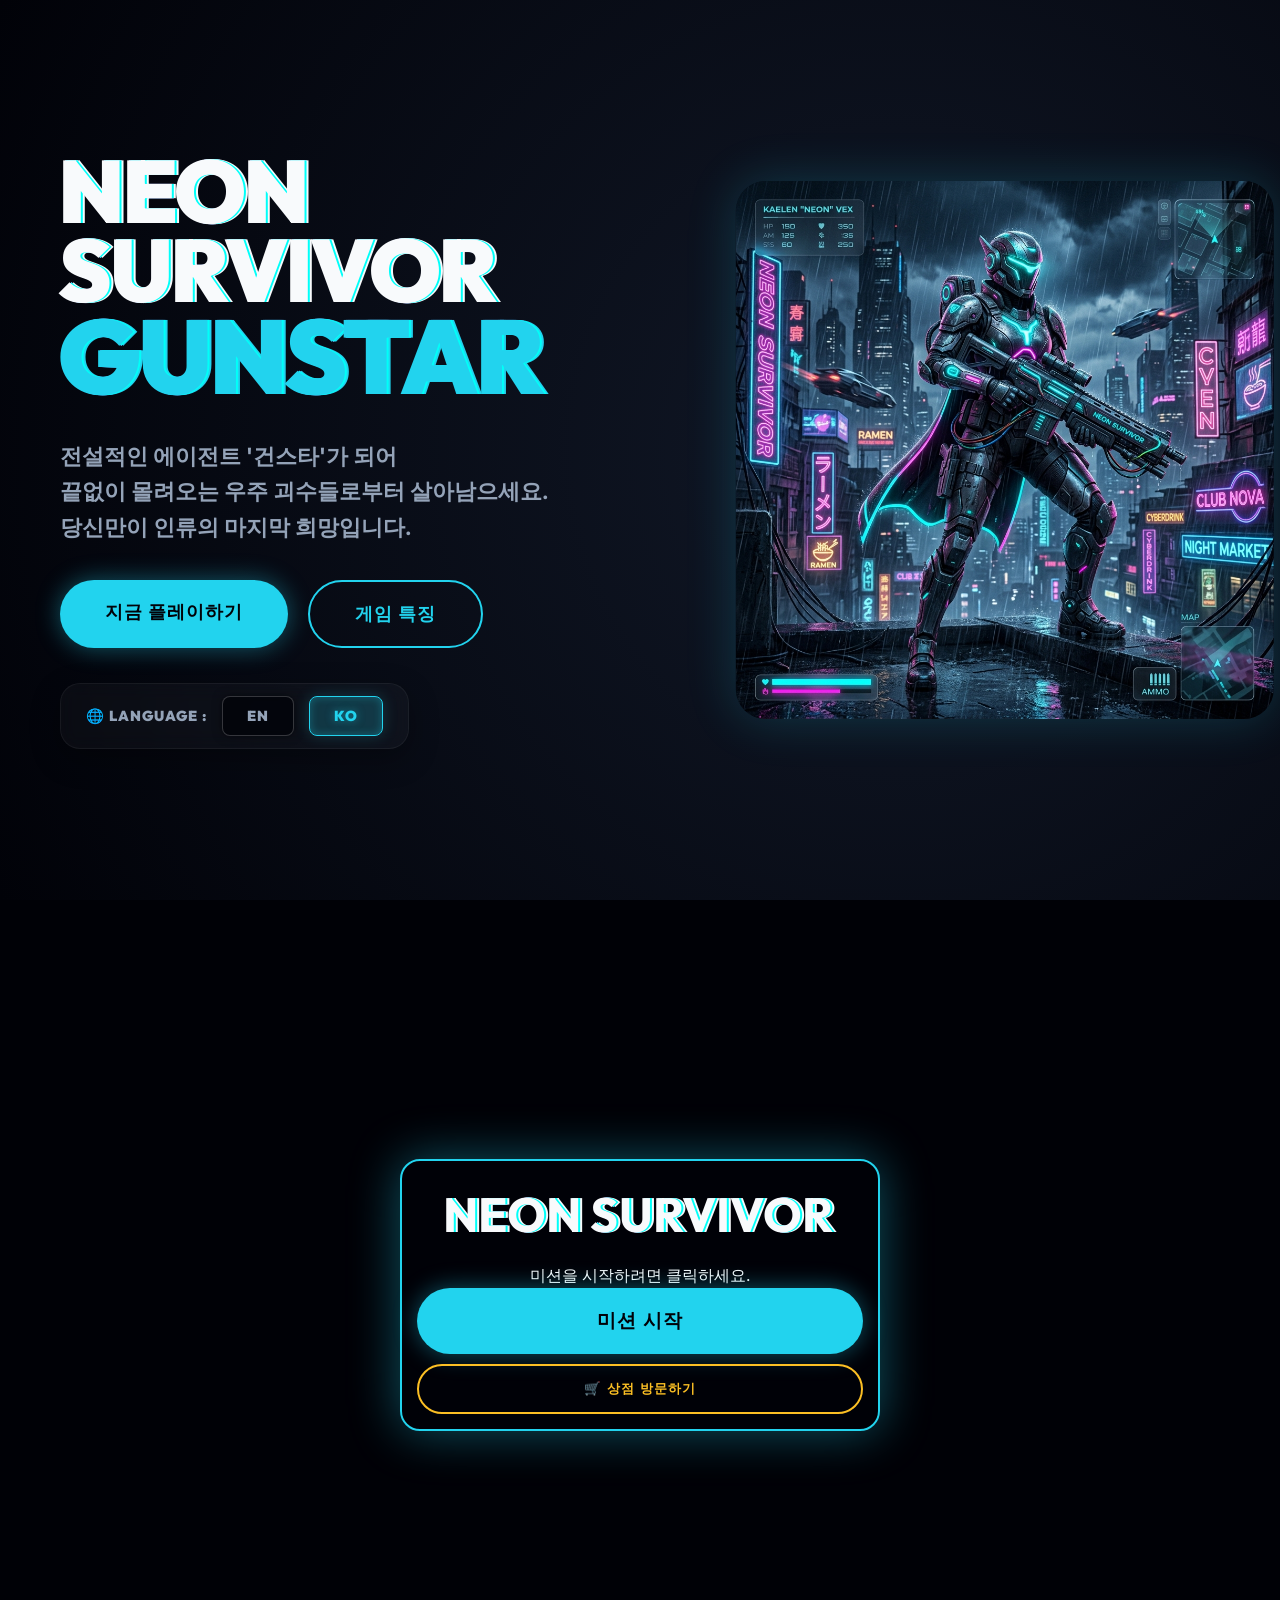
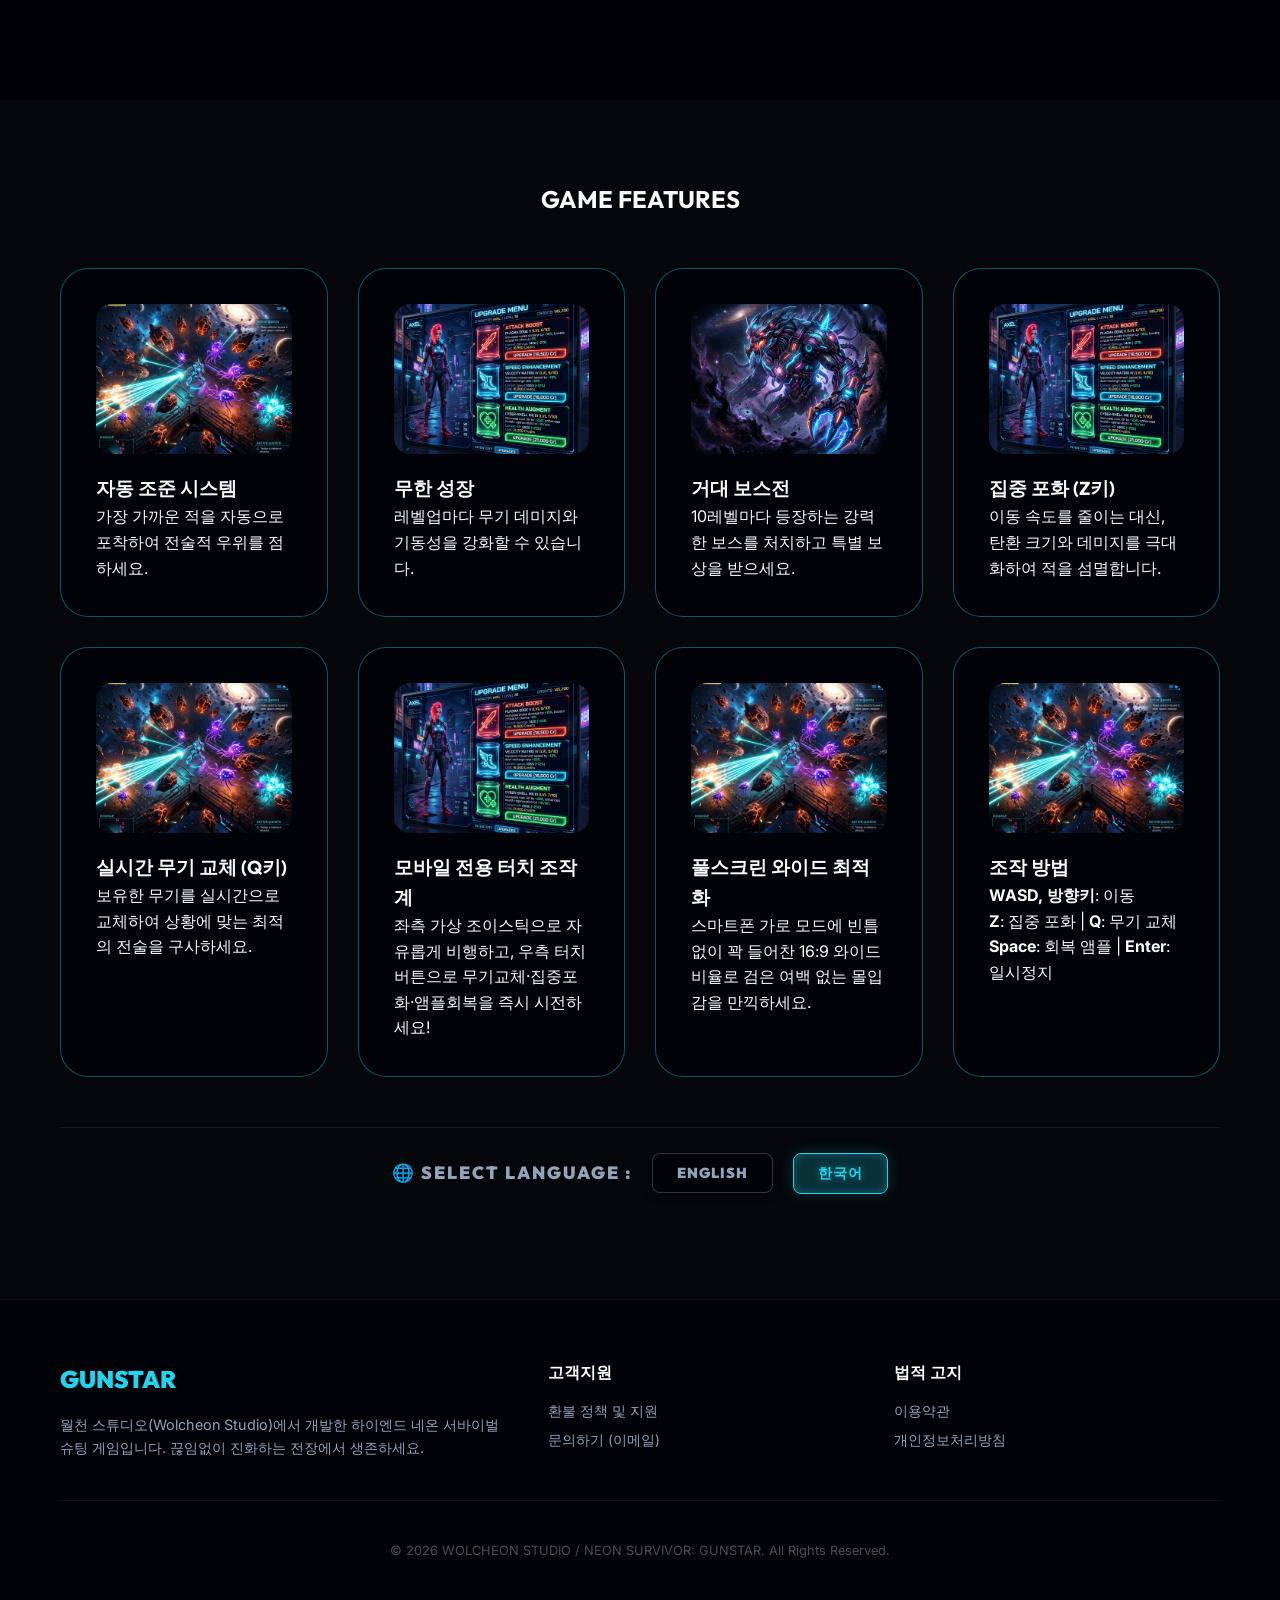
==== boss_test.html @ 2159e24d "Initial commit of Neon Survivor" ====
<!DOCTYPE html>
<html lang="ko">
<head>
  <script>
    // 카카오톡 외부 브라우저(크롬/사파리) 자동 아웃링크 강제 이동 및 전용 안내 레이어 활성화
    (function() {
      var ua = navigator.userAgent.toLowerCase();
      if (ua.indexOf('kakaotalk') > -1) {
        document.addEventListener("DOMContentLoaded", function() {
          var warningEl = document.getElementById('kakaotalk-warning');
          if (warningEl) warningEl.style.display = 'flex';
          
          var outlinkUrl = 'kakaotalk://web/openExternalApp?url=' + encodeURIComponent(window.location.href);
          
          // Auto redirect after 800ms delay to allow DOM to render and prevent browser freeze
          setTimeout(function() {
            location.href = outlinkUrl;
          }, 800);
          
          var btn = document.getElementById('btn-kakao-outlink');
          if (btn) {
            btn.onclick = function() {
              location.href = outlinkUrl;
            };
          }
        });
      }
    })();
  </script>
  <meta charset="UTF-8">
  <meta name="viewport" content="width=device-width, initial-scale=1.0">
  <title>NEON SURVIVOR: GUNSTAR - Play Free Online HTML5 Game</title>
  <meta name="description" content="3초 무설치 즉시 실행! 전 세계 유저와 랭킹을 겨루는 초광속 네온 사이파이 생존 슈팅 웹게임. Play Neon Survivor: Gunstar, the ultimate neon cyberpunk survival shooter directly in your browser. Free online HTML5 game.">
  <meta name="keywords" content="네온 서바이버, Neon Survivor, 건스타, Gunstar, 무료 웹게임, 탕탕특공대 웹버전, 뱀파이어 서바이벌 웹, HTML5 RPG, 3초 웹게임, 무료 오락실 게임, Cyberpunk Web Game, Free Online HTML5 Game, Play Free Shooter, Mobile Friendly Web Game">
  <meta name="robots" content="index, follow">
  <!-- Open Graph / Facebook -->
  <meta property="og:type" content="website">
  <meta property="og:title" content="NEON SURVIVOR: GUNSTAR (네온 서바이버: 건스타)">
  <meta property="og:description" content="3초 무설치 즉시 실행! 전 세계 유저와 실시간 랭킹을 겨루는 초광속 네온 사이파이 생존 슈팅 웹게임. 플레이하고 글로벌 결제/광고 리워드를 잠금해제해 보세요!">
  <meta property="og:image" content="https://raw.githubusercontent.com/wolcheon/webcheon/main/assets/og_image.png">
  <!-- Twitter -->
  <meta property="twitter:card" content="summary_large_image">
  <meta property="twitter:title" content="NEON SURVIVOR: GUNSTAR">
  <meta property="twitter:description" content="Ultimate Neon Sci-Fi Survival Shooter. Play free directly in your browser.">
  <meta property="twitter:image" content="https://raw.githubusercontent.com/wolcheon/webcheon/main/assets/og_image.png">
  <link rel="preconnect" href="https://fonts.googleapis.com">
  <link rel="preconnect" href="https://fonts.gstatic.com" crossorigin>
  <link href="https://fonts.googleapis.com/css2?family=Inter:wght@400;700;900&family=Outfit:wght@400;700;900&display=swap" rel="stylesheet">
  <link rel="stylesheet" href="style.css?v=20260517_3">
</head>
<body>

  <!-- KakaoTalk Outlink Warning Overlay -->
  <div id="kakaotalk-warning" style="display:none; position:fixed; top:0; left:0; width:100vw; height:100vh; background:#010208; z-index:999999; flex-direction:column; align-items:center; justify-content:center; padding:20px; text-align:center;">
    <div style="font-size:3rem; margin-bottom:20px; animation: float 3s ease-in-out infinite;">🚀</div>
    <h2 style="color:var(--accent-cyan); font-weight:900; margin-bottom:15px; font-family:'Outfit', sans-serif;">NEON SURVIVOR: GUNSTAR</h2>
    <p style="color:var(--text-secondary); max-width:400px; line-height:1.6; margin-bottom:30px; font-size:1.05rem;">
      카카오톡 웹뷰에서는 게임이 원활하지 않을 수 있습니다.<br>
      가장 쾌적하고 부드러운 플레이를 위해<br><strong>크롬(Chrome) 또는 사파리(Safari)</strong> 브라우저로 이동합니다.
    </p>
    <button id="btn-kakao-outlink" class="btn btn-primary" style="padding:15px 40px; font-size:1.1rem; box-shadow:0 0 30px var(--accent-cyan);">
      외부 브라우저로 실행하기 (PLAY NOW)
    </button>
    <p style="font-size:0.8rem; color:var(--text-secondary); margin-top:20px; opacity:0.6;">
      * 이동이 안 될 경우, 우측 하단 <b>더보기(점 3개)</b> ➡️ <b>다른 브라우저로 열기</b>를 선택해 주세요.
    </p>
  </div>

  <!-- Landscape Orientation Warning Overlay -->
  <div id="orientation-warning">
    <div class="warning-content">
      <div class="warning-icon">🔄</div>
      <div class="warning-title" data-i18n="rotate_screen_title">가로 모드 전용 게임</div>
      <div class="warning-desc" data-i18n="rotate_screen_desc">더 나은 몰입감을 위해 스마트폰을 <strong>가로(Landscape)</strong>로 회전해주세요!</div>
    </div>
  </div>

  <!-- Mobile Floating Sound / Speaker Button -->
  <button id="mobile-sound-btn" class="icon-btn">🔊</button>

  <section id="hero" style="height: 100vh; display: flex; align-items: center; background: radial-gradient(circle at 70% 50%, #111827 0%, #010208 100%); overflow: hidden;">
    <div class="container hero-content" style="display: grid; grid-template-columns: 1.2fr 0.8fr; gap: 40px; align-items: center; width: 100%;">
      <div class="hero-text" style="text-align: left;">
        <h1 class="glitch" data-text="NEON SURVIVOR" style="font-size: 5.5rem; line-height: 0.9; margin-bottom: 0;">NEON SURVIVOR</h1>
        <h1 class="glitch" data-text="GUNSTAR" style="font-size: 6.5rem; line-height: 0.9; color: var(--accent-cyan); margin-top: 0;">GUNSTAR</h1>
        <p class="hero-sub" data-i18n="hero_sub" style="font-size: 1.4rem; color: var(--text-secondary); margin: 35px 0; line-height: 1.6; font-weight: 700;">
          전설적인 에이전트 '건스타'가 되어<br>
          끝없이 몰려오는 우주 괴수들로부터 살아남으세요.<br>
          당신만이 인류의 마지막 희망입니다.
        </p>
        <div class="btn-group" style="display: flex; gap: 20px;">
          <a href="#game-section" id="playNowBtn" class="btn btn-primary" data-i18n="play_now" style="padding: 18px 45px; font-size: 1.1rem;">지금 플레이하기</a>
          <a href="#features" class="btn btn-outline" data-i18n="features" style="padding: 18px 45px; font-size: 1.1rem;">게임 특징</a>
        </div>
        <div style="display: flex; gap: 15px; margin-top: 35px; align-items: center; background: rgba(255,255,255,0.03); padding: 12px 25px; border-radius: 20px; border: 1px solid rgba(255,255,255,0.05); width: fit-content; box-shadow: 0 10px 30px rgba(0,0,0,0.3); backdrop-filter: blur(10px);">
          <span style="color: var(--text-secondary); font-size: 0.9rem; font-weight: 900; letter-spacing: 1px; font-family: 'Outfit';">🌐 LANGUAGE :</span>
          <button id="hero_btn_en" class="lang-btn" onclick="setLanguage('en')">EN</button>
          <button id="hero_btn_ko" class="lang-btn" onclick="setLanguage('ko')">KO</button>
        </div>
      </div>
      <div class="hero-image" style="display: flex; justify-content: flex-end;">
        <img src="assets/hero_bg.png" alt="Gunstar Cinematic" class="floating" style="max-width: 120%; transform: translateX(10%); border-radius: 30px; box-shadow: 0 0 50px rgba(34, 211, 238, 0.2);">
      </div>
    </div>
  </section>

  <section id="game-section">
    <div id="game-wrapper">
      <!-- startModal (Placed inside game-wrapper as an absolute absolute-centered layout to prevent blocking the landing page) -->
      <div id="startModal">
        <div class="panel">
          <h1 class="glitch" data-text="NEON SURVIVOR" style="font-size:3rem; margin-bottom:10px;">NEON SURVIVOR</h1>
          <p class="sub" data-i18n="click_to_start">미션을 시작하려면 클릭하세요.</p>
          <button class="btn btn-primary" id="startBtn" onclick="window.startGame()" data-i18n="start_mission" style="width: 100%; padding: 20px; font-size: 1.2rem;">미션 시작</button>
          <button class="btn btn-outline" id="startShopBtn" data-i18n="visit_shop" style="width: 100%; margin-top: 10px; border-color: var(--accent-amber); color: var(--accent-amber);">🛒 상점 방문하기</button>
        </div>
      </div>
      <canvas id="game"></canvas>
      
      <!-- 상단 중앙 상태창 (HP와 레벨업 게이지바만 가운데 두고 초깔끔 설계!) -->
      <div id="hud-center-pill">
        <div id="hp-bar-top-integrated">
          <div id="hpFill"></div>
          <div id="hpText">100 / 100</div>
        </div>
        <!-- Level progress bar moved here -->
        <div id="xp-bar-container-new">
          <div id="xpFill"></div>
        </div>
      </div>

      <!-- 상단 우측 그룹 (상점 버튼 제거) -->
      <div id="hud-right-group"></div>

      <!-- 상단 좌측 컨트롤 및 스탯 (상점 버튼 제거) -->
      <div id="hud-left-group">
        <!-- 시간, 레벨, 코인, 앰플, 일시정지 버튼을 모두 좌측 상단으로 완벽 이동! -->
        <div class="pill-row">
          <div class="pill-item">⏱️ <span id="timeEl">0:00</span></div>
          <div class="pill-sep"></div>
          <div class="pill-item">🎖️ <span id="levelEl">1</span></div>
          <div class="pill-sep"></div>
          <div class="pill-item">💰 <span id="coinsEl">0</span></div>
          <div class="pill-sep"></div>
          <div class="pill-item">🧪 <span id="ampCountEl">0</span></div>
          <div class="pill-sep"></div>
          <button id="pauseBtn" class="pill-icon-btn">⏸</button>
        </div>
        <div class="audio-box">
            <div class="control-group">
                <span>🎵 BGM</span>
                <input type="range" id="volSlider" min="0" max="1" step="0.1" value="0.5">
            </div>
            <div class="control-group">
                <span>🔊 SFX</span>
                <input type="range" id="sfxSlider" min="0" max="1" step="0.1" value="0.7">
            </div>
        </div>
        <div class="stats-box" style="margin-top: 10px;">
          <div class="stat-pill atk">⚔️ ATK: <span id="atkVal">10.0</span></div>
          <div class="stat-pill spd">⚡ SPD: <span id="spdVal">280</span></div>
        </div>
      </div>

      <!-- 하단 중앙 (비어있음) -->
      <div id="hud-bottom-center"></div>



      <!-- Mobile Touch Controls -->
      <div id="mobile-controls" class="hidden">
        <div id="joystick-zone">
          <div id="joystick-base">
            <div id="joystick-stick"></div>
          </div>
        </div>
        <div id="mobile-buttons">
          <button id="btn-touch-swap" class="touch-btn" data-i18n="btn_swap">🔫 SWAP</button>
          <button id="btn-touch-focus" class="touch-btn" data-i18n="btn_focus">🎯 FOCUS</button>
          <button id="btn-touch-heal" class="touch-btn" data-i18n="btn_heal">🧪 HEAL</button>
        </div>
      </div>
    </div>
  </section>

  <section id="features">
    <div class="container">
      <div class="section-title">
        <h2 data-i18n="game_features">GAME FEATURES</h2>
      </div>
      <div class="feature-grid">
        <div class="feature-card">
          <div class="feature-img-wrap"><img src="assets/feature_aim.png" alt="Auto Aim"></div>
          <h3 data-i18n="feature_aim_title">자동 조준 시스템</h3>
          <p data-i18n="feature_aim_desc">가장 가까운 적을 자동으로 포착하여 전술적 우위를 점하세요.</p>
        </div>
        <div class="feature-card">
          <div class="feature-img-wrap"><img src="assets/feature_growth.png" alt="Growth"></div>
          <h3 data-i18n="feature_growth_title">무한 성장</h3>
          <p data-i18n="feature_growth_desc">레벨업마다 무기 데미지와 기동성을 강화할 수 있습니다.</p>
        </div>
        <div class="feature-card">
          <div class="feature-img-wrap"><img src="assets/feature_boss.png" alt="Boss"></div>
          <h3 data-i18n="feature_boss_title">거대 보스전</h3>
          <p data-i18n="feature_boss_desc">10레벨마다 등장하는 강력한 보스를 처치하고 특별 보상을 받으세요.</p>
        </div>
        <div class="feature-card">
          <div class="feature-img-wrap"><img src="assets/feature_growth.png" alt="Focus Mode"></div>
          <h3 data-i18n="feature_focus_title">집중 포화 (Z키)</h3>
          <p data-i18n="feature_focus_desc">이동 속도를 줄이는 대신, 탄환 크기와 데미지를 극대화하여 적을 섬멸합니다.</p>
        </div>
        <div class="feature-card">
          <div class="feature-img-wrap"><img src="assets/feature_aim.png" alt="Weapon Toggle"></div>
          <h3 data-i18n="feature_toggle_title">실시간 무기 교체 (Q키)</h3>
          <p data-i18n="feature_toggle_desc">보유한 무기를 실시간으로 교체하여 상황에 맞는 최적의 전술을 구사하세요.</p>
        </div>
        <div class="feature-card">
          <div class="feature-img-wrap"><img src="assets/feature_growth.png" alt="Mobile Touch Controls"></div>
          <h3 data-i18n="feature_touch_title">모바일 전용 터치 조작계</h3>
          <p data-i18n="feature_touch_desc">좌측 가상 조이스틱으로 자유롭게 비행하고, 우측 터치 버튼으로 무기교체·집중포화·앰플회복을 즉시 시전하세요!</p>
        </div>
        <div class="feature-card">
          <div class="feature-img-wrap"><img src="assets/feature_aim.png" alt="Widescreen Optimized"></div>
          <h3 data-i18n="feature_widescreen_title">풀스크린 와이드 최적화</h3>
          <p data-i18n="feature_widescreen_desc">스마트폰 가로 모드에 빈틈없이 꽉 들어찬 16:9 와이드 비율로 검은 여백 없는 몰입감을 만끽하세요.</p>
        </div>
        <div class="feature-card">
          <div class="feature-img-wrap"><img src="assets/feature_aim.png" alt="Controls"></div>
          <h3 data-i18n="feature_controls_title">조작 방법</h3>
          <p data-i18n="feature_controls_desc"><b>WASD, 방향키</b>: 이동<br><b>Z</b>: 집중 포화 | <b>Q</b>: 무기 교체<br><b>Space</b>: 회복 앰플 | <b>Enter</b>: 일시정지</p>
        </div>
      </div>
      <!-- Language Selector placed below Game Features -->
      <div style="display: flex; justify-content: center; align-items: center; gap: 20px; margin-top: 50px; padding: 25px 0; border-top: 1px solid rgba(255,255,255,0.08);">
        <span style="color: var(--text-secondary); font-weight: 900; font-size: 1.1rem; letter-spacing: 2px; font-family: 'Outfit';">🌐 SELECT LANGUAGE :</span>
        <button id="btn_en" class="lang-btn" onclick="setLanguage('en')">ENGLISH</button>
        <button id="btn_ko" class="lang-btn" onclick="setLanguage('ko')">한국어</button>
      </div>
    </div>
  </section>

  <footer style="padding: 60px 0; background: #010208; border-top: 1px solid rgba(255,255,255,0.05);">
    <div class="container">
      <div style="display: grid; grid-template-columns: 1fr 1.5fr; gap: 40px; align-items: start;">
        <div>
          <h2 style="color:var(--accent-cyan); font-weight:900; margin-bottom:15px;">GUNSTAR</h2>
          <p style="color:var(--text-secondary); font-size:0.9rem; line-height:1.6;" data-i18n="footer_desc">
            월천 스튜디오(Wolcheon Studio)에서 개발한 하이엔드 네온 서바이벌 슈팅 게임입니다. 끊임없이 진화하는 전장에서 생존하세요.
          </p>
        </div>
        <div style="display: grid; grid-template-columns: 1fr 1fr; gap: 20px;">
          <div>
            <h4 style="color:#fff; margin-bottom:15px; font-size:1rem;" data-i18n="support">고객지원</h4>
            <ul style="list-style:none; font-size:0.85rem; color:var(--text-secondary);">
              <li style="margin-bottom:8px;"><a href="policy_refund.html" onclick="location.href=this.getAttribute('href')+'?lang='+window.currentLang; return false;" data-i18n="refund_policy" style="color:inherit; text-decoration:none;">환불 정책 및 지원</a></li>
              <li style="margin-bottom:8px;"><a href="mailto:wolcheon.studio@gmail.com" data-i18n="contact_us" style="color:inherit; text-decoration:none;">문의하기 (이메일)</a></li>
            </ul>
          </div>
          <div>
            <h4 style="color:#fff; margin-bottom:15px; font-size:1rem;" data-i18n="legal">법적 고지</h4>
            <ul style="list-style:none; font-size:0.85rem; color:var(--text-secondary);">
              <li style="margin-bottom:8px;"><a href="policy_terms.html" onclick="location.href=this.getAttribute('href')+'?lang='+window.currentLang; return false;" data-i18n="terms" style="color:inherit; text-decoration:none;">이용약관</a></li>
              <li style="margin-bottom:8px;"><a href="policy_privacy.html" onclick="location.href=this.getAttribute('href')+'?lang='+window.currentLang; return false;" data-i18n="privacy" style="color:inherit; text-decoration:none;">개인정보처리방침</a></li>
            </ul>
          </div>
        </div>
      </div>
      <hr style="border:0; border-top:1px solid rgba(255,255,255,0.05); margin: 40px 0;">
      <p style="text-align:center; color:rgba(255,255,255,0.3); font-size:0.8rem;">&copy; 2026 WOLCHEON STUDIO / NEON SURVIVOR: GUNSTAR. All Rights Reserved.</p>
    </div>
  </footer>

  <!-- Modals (Placed as direct children of body for viewport-fixed coordinate mapping) -->
  <div id="pauseOverlay" class="hidden">
    <div class="pause-content" style="width: 85%; max-width: 380px;">
      <h1 class="glitch" data-text="PAUSED" data-i18n="mission_paused">PAUSED</h1>
      <p class="sub" data-i18n="mission_paused">임무 일시 중단됨</p>
      
      <!-- Sound Volume settings inside Pause menu -->
      <div class="audio-box" style="margin: 20px 0; text-align: left; width: 100%; display: flex; flex-direction: column; gap: 10px; padding: 15px; border-radius: 12px; background: rgba(255,255,255,0.03); border: 1px solid rgba(255,255,255,0.08);">
        <div class="control-group" style="display: flex; justify-content: space-between; align-items: center; width: 100%;">
          <span style="font-weight: 800; color: #fff; font-size: 0.85rem;">🎵 BGM</span>
          <input type="range" id="volSliderPause" min="0" max="1" step="0.1" value="0.5" style="width: 70%; accent-color: var(--accent-cyan);">
        </div>
        <div class="control-group" style="display: flex; justify-content: space-between; align-items: center; width: 100%;">
          <span style="font-weight: 800; color: #fff; font-size: 0.85rem;">🔊 SFX</span>
          <input type="range" id="sfxSliderPause" min="0" max="1" step="0.1" value="0.4" style="width: 70%; accent-color: var(--accent-cyan);">
        </div>
      </div>

      <div class="pause-btns" style="width: 100%;">
        <button id="resumeBtn" class="btn btn-primary" data-i18n="resume" style="width: 100%; margin-bottom: 12px;">계속하기</button>
        <button id="manualSaveBtn" class="btn btn-outline" data-i18n="save_progress" style="width: 100%; margin-bottom: 12px; border-color: var(--accent-amber); color: var(--accent-amber);">💾 현재 지점 저장하기</button>
        <button id="saveAndExitBtn" class="btn btn-outline" data-i18n="save_and_exit" style="width: 100%; border-color: #ef4444; color: #ef4444;">🚪 저장하고 나가기</button>
      </div>
    </div>
  </div>

  <div id="shopModal" class="modal hidden">
    <div class="modal-content shop-content">
      <div class="modal-header">
        <h2 style="color:var(--accent-cyan); font-weight:900; letter-spacing:2px;">NEON SHOP</h2>
        <div class="shop-tabs">
          <button id="tabConsumables" class="tab-btn active" data-i18n="consumables">소모품</button>
          <button id="tabWeapons" class="tab-btn" data-i18n="weapons_packages">무기 & 패키지</button>
        </div>
      </div>
      <!-- 탭별 독립된 영역 -->
      <div id="shopListContainer" style="max-height: 65vh; overflow-y: auto;">
          <div id="shopList" class="shop-grid"></div>
          <div id="weaponList" class="shop-grid hidden"></div>
      </div>
      <button id="closeShopBtn" class="btn btn-outline" data-i18n="back_to_shop" style="margin-top: 25px; width: 100%; border-color: var(--accent-cyan);">상점으로 복귀</button>
    </div>
  </div>

  <div id="bossWarning" class="hidden">
    <div class="warning-text">WARNING</div>
    <div class="warning-sub">BOSS INBOUND</div>
  </div>


  <div id="levelupModal" class="modal hidden">
    <div class="panel levelup-panel">
      <h1 style="color:var(--accent-cyan);">LEVEL UP</h1>
      <p class="sub" data-i18n="choose_upgrade">시스템 강화 옵션을 선택하세요.</p>
      <div class="upgrades btn-grid" id="upgradeList"></div>
      <button class="btn btn-outline" id="gotoShopBtn" data-i18n="visit_shop" style="margin-top: 20px; width: 100%; border-color: var(--accent-amber); color: var(--accent-amber);">🛒 상점 방문하기</button>
    </div>
  </div>

  <div id="gameoverModal" class="modal hidden">
    <div class="panel gameover-panel">
      <h1 style="color:#ef4444; font-size:3.5rem; margin-bottom:10px;" data-i18n="mission_failed">미션 실패</h1>
      
      <div style="display: flex; justify-content: space-around; margin: 25px 0; padding: 20px; background: rgba(255,255,255,0.03); border-radius: 16px;">
        <div>
          <div style="font-size: 0.75rem; color: var(--text-secondary); letter-spacing: 1px;" data-i18n="survival_time">생존 시간</div>
          <div id="currTime" style="font-size: 1.8rem; font-weight: 900; color: var(--accent-pink);">00:00</div>
        </div>
        <div style="width: 1px; background: rgba(255,255,255,0.1);"></div>
        <div>
          <div style="font-size: 0.75rem; color: var(--text-secondary); letter-spacing: 1px;" data-i18n="coins_earned">획득 코인</div>
          <div id="currCoins" style="font-size: 1.8rem; font-weight: 900; color: var(--accent-amber);">0</div>
        </div>
      </div>

      <div class="rank-section" style="display: grid; grid-template-columns: 1fr 1fr; gap: 20px; margin-bottom: 25px;">
        <div class="rank-column">
          <h3 style="font-size: 0.85rem; color: var(--accent-cyan); margin-bottom: 12px; border-bottom: 1px solid rgba(34,211,238,0.2); padding-bottom: 5px;" data-i18n="time_ranking">🌍 시간 랭킹</h3>
          <div id="worldRankTime" style="font-size: 0.8rem; text-align: left; opacity: 0.8;"></div>
        </div>
        <div class="rank-column">
          <h3 style="font-size: 0.85rem; color: var(--accent-cyan); margin-bottom: 12px; border-bottom: 1px solid rgba(34,211,238,0.2); padding-bottom: 5px;" data-i18n="coin_ranking">🌍 코인 랭킹</h3>
          <div id="worldRankCoins" style="font-size: 0.8rem; text-align: left; opacity: 0.8;"></div>
        </div>
      </div>

      <div class="best-section" style="margin-bottom: 25px; padding: 15px; border: 1px dashed rgba(255,255,255,0.2); border-radius: 12px;">
        <p style="font-size: 0.9rem;"><span data-i18n="best_record">🏆 최고 기록</span>: <span id="bestTime" style="color:var(--accent-amber);">0:00</span> / <span id="bestCoins" style="color:var(--accent-amber);">0</span> <span data-i18n="coins_earned">코인</span></p>
      </div>

      <div class="btn-group-vertical">
        <button class="btn btn-primary" id="reviveBtn" data-i18n="watch_ad_revive" style="width: 100%; margin-bottom: 12px; background: #22c55e;">📺 광고 보고 부활</button>
        <button class="btn btn-outline" id="restartBtn" onclick="window.startGame()" data-i18n="retry" style="width:100%; margin-bottom: 12px;">다시 도전</button>
        <button class="btn btn-outline" id="gameOverShopBtn" data-i18n="visit_shop" style="width:100%; border-color: var(--accent-amber); color: var(--accent-amber);">🛒 상점 방문하기</button>
      </div>
    </div>
  </div>

  <script src="lang.js?v=20260517_3"></script>
  <script src="monetization.js?v=20260519"></script>
  <script src="boss_test.js?v=20260517_3"></script>
</body>
</html>
---- style.css ----
/* Root Variables */
:root {
  --bg-dark: #010208;
  --glass-bg: rgba(1, 2, 8, 0.7);
  --glass-border: rgba(34, 211, 238, 0.4);
  --accent-cyan: #22d3ee;
  --accent-pink: #ef4444;
  --accent-amber: #fbbf24;
  --text-primary: #f8fafc;
  --text-secondary: #94a3b8;
}

/* Global Reset */
* { margin: 0; padding: 0; box-sizing: border-box; }
body {
  font-family: 'Inter', sans-serif;
  background-color: var(--bg-dark);
  color: var(--text-primary);
  line-height: 1.6;
  overflow-x: hidden;
}

h1, h2, h3 { font-family: 'Outfit', sans-serif; }
.container { max-width: 1200px; margin: 0 auto; padding: 0 20px; }

/* Hero Section */
#hero { padding: 60px 0; min-height: 70vh; display: flex; align-items: center; }
.hero-content { display: grid; grid-template-columns: 1fr 1fr; gap: 40px; align-items: center; }
.hero-text h1 { font-weight: 900; letter-spacing: -3px; }
.hero-sub { font-size: 1.2rem; color: var(--text-secondary); margin: 25px 0 35px; line-height: 1.5; }

.btn {
  padding: 14px 35px; border-radius: 50px; font-weight: 700; text-decoration: none;
  transition: all 0.3s cubic-bezier(0.4, 0, 0.2, 1); text-transform: uppercase; letter-spacing: 1px; display: inline-block;
  cursor: pointer; border: none;
}
.btn:hover { transform: translateY(-3px); filter: brightness(1.1); box-shadow: 0 10px 25px rgba(34, 211, 238, 0.4); }
.btn:active { transform: translateY(-1px) scale(0.98); }
.btn-primary { background: var(--accent-cyan); color: var(--bg-dark); box-shadow: 0 0 25px rgba(34, 211, 238, 0.4); }

footer a { transition: color 0.2s; }
footer a:hover { color: var(--accent-cyan) !important; }
.btn-outline { border: 2px solid var(--accent-cyan); color: var(--accent-cyan); background: transparent; }
.btn-outline:hover { background: var(--accent-cyan); color: var(--bg-dark); }

.hero-image { display: flex; justify-content: center; }
.floating { animation: float 5s ease-in-out infinite; max-width: 100%; border-radius: 20px; }
@keyframes float { 0%, 100% { transform: translateY(0); } 50% { transform: translateY(-15px); } }

/* Game Section */
#game-section {
  position: relative !important;
  width: 100vw !important;
  left: 50% !important;
  transform: translateX(-50%) !important;
  margin: 0 !important;
  padding: 0 !important;
  background: #000;
  overflow: hidden;
}

#game-wrapper {
  position: relative !important; 
  width: 100vw !important;
  height: auto !important;
  background: #000;
  overflow: hidden;
  border: none;
}
canvas { width: 100%; height: 100%; display: block; touch-action: none !important; }

/* XP Bar */
#xp-bar-container-new {
  width: 100%; height: 6px; background: rgba(255,255,255,0.1); border-radius: 3px; overflow: hidden;
  margin-top: 5px;
}
#xpFill { height: 100%; background: linear-gradient(90deg, var(--accent-cyan), #d946ef); width: 0%; transition: width 0.3s; }

/* HUD - Top Center Progress Bars (HP & XP only, floating ultra-clean!) */
#hud-center-pill {
  position: absolute !important; top: 20px; left: 50%; transform: translateX(-50%);
  background: transparent; border: none;
  padding: 0; border-radius: 0; display: flex; flex-direction: column; align-items: center; gap: 6px;
  z-index: 1100; backdrop-filter: none; box-shadow: none;
  width: 260px;
}

/* Integrated HP Bar at Top */
#hp-bar-top-integrated {
    width: 100%; height: 12px; background: rgba(0,0,0,0.65);
    border-radius: 6px; overflow: hidden; position: relative; border: 1.5px solid rgba(34, 211, 238, 0.4);
    box-shadow: 0 0 10px rgba(34, 211, 238, 0.15);
}
#hpFill { height: 100%; background: linear-gradient(90deg, #ef4444, #f87171); transition: width 0.3s; }
#hpText { 
    position: absolute; top: 50%; left: 50%; transform: translate(-50%, -50%); 
    font-size: 0.65rem; font-weight: 900; color: #fff; text-shadow: 0 0 4px #000;
    letter-spacing: 0.5px;
}

/* General pill-row inside Left Group */
.pill-row { 
  display: flex; align-items: center; gap: 15px;
  background: var(--glass-bg); border: 2px solid var(--glass-border);
  padding: 8px 20px; border-radius: 20px;
  box-shadow: 0 0 15px rgba(34, 211, 238, 0.15);
  backdrop-filter: blur(10px);
}
.pill-item { font-weight: 800; font-family: 'Outfit'; color: #fff; font-size: 0.9rem; display: flex; align-items: center; gap: 5px; }
.pill-sep { width: 2px; height: 18px; background: var(--glass-border); }
.pill-icon-btn { background: none; border: none; color: var(--accent-cyan); cursor: pointer; font-size: 1.1rem; transition: transform 0.2s; }
.pill-icon-btn:hover { transform: scale(1.15); }

/* HUD visibility - 오직 게임 플레이 중에만 표시 */
#hud-center-pill, #hud-left-group { display: none !important; }
body.playing #hud-center-pill, body.playing #hud-left-group { display: flex !important; }

/* Left HUD Group (Audio, Time, Coins, Stats Panel) - Scaled down to prevent covering the PC screen! */
#hud-left-group { 
    position: absolute !important; top: 20px; left: 20px; 
    z-index: 1100; display: flex; flex-direction: column; gap: 10px; 
    transform: scale(0.72) !important;
    transform-origin: top left !important;
}

.audio-box { 
    display: flex; flex-direction: column; gap: 12px; 
    background: rgba(1, 2, 8, 0.85); backdrop-filter: blur(12px);
    padding: 18px; border-radius: 16px; border: 1px solid rgba(34, 211, 238, 0.3);
    box-shadow: 0 0 20px rgba(34, 211, 238, 0.2);
}

.stats-box { display: flex; flex-direction: column; gap: 8px; }
.stat-pill {
    background: rgba(1, 2, 8, 0.85); border: 1px solid rgba(255, 255, 255, 0.1);
    padding: 10px 18px; border-radius: 12px; font-weight: 900; font-size: 0.85rem;
    color: var(--accent-cyan); width: fit-content; backdrop-filter: blur(8px);
    box-shadow: 0 0 10px rgba(34, 211, 238, 0.1);
}
.stat-pill.atk { border-left: 4px solid var(--accent-cyan); }
.stat-pill.spd { border-left: 4px solid var(--accent-amber); color: var(--accent-amber); }

/* Modals */
.modal { 
    position: fixed; top: 0; left: 0; width: 100%; height: 100dvh; 
    background: rgba(0,0,0,0.95); display: flex; align-items: flex-start; /* 중앙 정렬 대신 상단 정렬 */
    justify-content: center; z-index: 9999; transition: opacity 0.3s; 
    overflow-y: auto; padding: 40px 0; /* 전체 모달에 스크롤 허용 */
}
.modal.hidden { opacity: 0; pointer-events: none; display: none !important; }
.modal-content, .panel { 
    background: rgba(1, 2, 8, 0.98); padding: 15px; border-radius: 20px; border: 2px solid var(--accent-cyan); 
    box-shadow: 0 0 50px rgba(34, 211, 238, 0.4); width: 95%; max-width: 480px; text-align: center; 
    margin-bottom: 10px;
}
.upgrade-btn, .premium-upgrade-btn { margin-bottom: 6px !important; }

/* Audio Controls Detail */
.control-group { display: flex; align-items: center; gap: 12px; color: #fff; font-size: 0.85rem; font-weight: 900; }
.control-group input[type="range"] { flex: 1; height: 6px; background: rgba(255,255,255,0.2); border-radius: 3px; appearance: none; outline: none; }
.control-group input[type="range"]::-webkit-slider-thumb { appearance: none; width: 16px; height: 16px; background: var(--accent-cyan); border-radius: 50%; cursor: pointer; box-shadow: 0 0 8px var(--accent-cyan); }

.audio-btn, .icon-btn { background: none; border: none; color: #fff; cursor: pointer; font-size: 1.2rem; transition: transform 0.2s; }
.audio-btn:hover, .icon-btn:hover { transform: scale(1.1); }

/* Body Lock */
body.lock-scroll { overflow: hidden; height: 100vh; }

/* Game Over Panel Specifics */
.rank-section { display: grid; grid-template-columns: 1fr 1fr; gap: 20px; margin: 20px 0; text-align: left; }
.rank-column h3 { font-size: 0.9rem; color: var(--accent-cyan); margin-bottom: 10px; border-bottom: 1px solid var(--glass-border); padding-bottom: 5px; }
.rank-item { font-size: 0.85rem; margin-bottom: 5px; display: flex; justify-content: space-between; opacity: 0.9; }
.best-section, .current-record { background: rgba(255,255,255,0.05); padding: 10px; border-radius: 12px; margin-bottom: 10px; font-weight: 700; font-size: 0.95rem; }
.current-record { border: 1px solid var(--accent-pink); color: var(--accent-pink); }

/* Shop Layout & Cards */
.shop-tabs { display: flex; gap: 10px; justify-content: center; margin-bottom: 25px; }
.tab-btn { 
    background: rgba(0,0,0,0.4); border: 1px solid rgba(255,255,255,0.2); color: rgba(255,255,255,0.6);
    padding: 10px 20px; border-radius: 10px; cursor: pointer; font-weight: 700; transition: all 0.2s;
}
.tab-btn.active { background: var(--accent-cyan); color: var(--bg-dark); border-color: var(--accent-cyan); box-shadow: 0 0 15px rgba(34, 211, 238, 0.4); }

.shop-grid { display: grid; grid-template-columns: 1fr; gap: 15px; width: 100%; padding-bottom: 20px; }
.shop-card, .weapon-card { 
    background: rgba(255,255,255,0.03); border: 1px solid rgba(255,255,255,0.1); 
    padding: 18px; border-radius: 16px; display: flex; align-items: center; justify-content: space-between; 
    cursor: pointer; transition: all 0.2s; position: relative;
}
.shop-card:hover, .weapon-card:hover { background: rgba(34, 211, 238, 0.1); border-color: var(--accent-cyan); transform: translateY(-2px); }

.weapon-card.ultimate { 
    border: 2px solid #f59e0b; background: rgba(245, 158, 11, 0.05); 
    box-shadow: 0 0 15px rgba(245, 158, 11, 0.3); 
}
.weapon-card.ultimate:hover { box-shadow: 0 0 25px rgba(245, 158, 11, 0.5); }

.card-info { text-align: left; flex: 1; }
.card-price { 
    background: var(--accent-cyan); color: var(--bg-dark); padding: 8px 15px; 
    border-radius: 10px; font-weight: 900; font-size: 0.9rem; min-width: 80px; text-align: center;
}
.ultimate .card-price, .weapon-card.premium .card-price { background: #f59e0b; }

.hidden { display: none !important; }

/* Responsive adjustments */
@media (max-width: 768px) {
  .shop-grid { grid-template-columns: 1fr; }
  .modal-content { width: 95vw; padding: 20px; }
}

/* Features */
#features { padding: 80px 0; background: #05070a; }
.section-title { text-align: center; margin-bottom: 50px; }
.feature-grid { display: grid; grid-template-columns: repeat(auto-fit, minmax(250px, 1fr)); gap: 30px; }
.feature-card { background: var(--glass-bg); border: 1px solid var(--glass-border); padding: 35px; border-radius: 28px; transition: 0.3s; }
.feature-img-wrap { width: 100%; height: 150px; border-radius: 16px; overflow: hidden; margin-bottom: 20px; }
.feature-img-wrap img { width: 100%; height: 100%; object-fit: cover; }

/* Boss Warning Overlay */
#bossWarning {
    position: fixed; top: 0; left: 0; width: 100%; height: 100%;
    display: flex; flex-direction: column; align-items: center; justify-content: center;
    background: rgba(255, 0, 0, 0.15); z-index: 99999; pointer-events: none;
    animation: warning-flash 1s infinite alternate;
}
.warning-text {
    font-size: 5rem; font-weight: 900; color: #ff0000; letter-spacing: 15px;
    text-shadow: 0 0 30px #ff0000, 0 0 60px #ff0000;
}
.warning-sub { font-size: 1.5rem; color: #fff; font-weight: 700; margin-top: 10px; letter-spacing: 5px; }

@keyframes warning-flash {
    0% { opacity: 0.3; background: rgba(255, 0, 0, 0.05); }
    100% { opacity: 1; background: rgba(255, 0, 0, 0.25); }
}

/* Start Modal Embedded inside game-wrapper */
#startModal {
    position: absolute !important;
    top: 0 !important;
    left: 0 !important;
    width: 100% !important;
    height: 100% !important;
    background: rgba(1, 2, 8, 0.85) !important;
    backdrop-filter: blur(10px);
    display: flex !important;
    align-items: center !important;
    justify-content: center !important;
    z-index: 1200 !important;
    transition: opacity 0.3s;
}
#startModal.hidden {
    opacity: 0 !important;
    pointer-events: none !important;
    display: none !important;
}

/* Pause Overlay */
#pauseOverlay {
    position: fixed; top: 0; left: 0; width: 100%; height: 100%;
    background: rgba(1, 2, 8, 0.85); backdrop-filter: blur(15px);
    display: flex; align-items: center; justify-content: center; z-index: 9999;
}
.pause-content {
    background: var(--glass-bg); border: 2px solid var(--accent-cyan);
    padding: 40px; border-radius: 30px; text-align: center;
    box-shadow: 0 0 50px rgba(34, 211, 238, 0.3); width: 90%; max-width: 400px;
}
.pause-content h1 { font-size: 4rem; margin-bottom: 5px; color: var(--accent-cyan); }
.pause-content .sub { font-size: 1.1rem; color: var(--text-secondary); margin-bottom: 30px; font-weight: 700; letter-spacing: 2px; }

/* Glitch Effect */
.glitch { position: relative; }
.glitch::before, .glitch::after { content: attr(data-text); position: absolute; top: 0; left: 0; width: 100%; height: 100%; }
.glitch::before { left: 2px; text-shadow: -2px 0 #ff00c1; animation: glitch-1 2s infinite linear alternate-reverse; }
.glitch::after { left: -2px; text-shadow: 2px 0 #00fff9; animation: glitch-2 2s infinite linear alternate-reverse; }
@keyframes glitch-1 { 0% { clip: rect(20px, 999px, 10px, 0); } 100% { clip: rect(80px, 999px, 90px, 0); } }
@keyframes glitch-2 { 0% { clip: rect(50px, 999px, 60px, 0); } 100% { clip: rect(10px, 999px, 30px, 0); } }

/* Language Selector Buttons */
.lang-btn {
  padding: 10px 24px;
  border-radius: 8px;
  font-weight: 900;
  font-family: 'Outfit', sans-serif;
  text-transform: uppercase;
  letter-spacing: 1px;
  cursor: pointer;
  background: rgba(1, 2, 8, 0.7);
  border: 1px solid rgba(255, 255, 255, 0.2);
  color: var(--text-secondary);
  transition: all 0.3s cubic-bezier(0.4, 0, 0.2, 1);
  box-shadow: 0 0 10px rgba(0, 0, 0, 0.5);
  font-size: 0.9rem;
}

.lang-btn:hover {
  transform: translateY(-2px);
  border-color: var(--accent-cyan);
  color: #fff;
  box-shadow: 0 0 15px rgba(34, 211, 238, 0.3);
}

.lang-btn.active {
  background: rgba(34, 211, 238, 0.2);
  border: 1.5px solid var(--accent-cyan);
  color: var(--accent-cyan);
  text-shadow: 0 0 8px rgba(34, 211, 238, 0.5);
  box-shadow: inset 0 0 8px rgba(34, 211, 238, 0.3), 0 0 15px rgba(34, 211, 238, 0.2);
}

/* Custom Glowing Neon Scrollbar for Shop */
#shopListContainer::-webkit-scrollbar {
  width: 6px;
}
#shopListContainer::-webkit-scrollbar-track {
  background: rgba(1, 2, 8, 0.5);
  border-radius: 10px;
}
#shopListContainer::-webkit-scrollbar-thumb {
  background: var(--accent-cyan);
  border-radius: 10px;
  box-shadow: 0 0 10px var(--accent-cyan);
}
#shopListContainer::-webkit-scrollbar-thumb:hover {
  background: #fff;
  box-shadow: 0 0 15px #fff;
}

/* ========================================================
   🎮 CYBER-NEON MOBILE TOUCH CONTROLS OVERLAY
   ======================================================== */
#mobile-controls {
  position: fixed !important;
  bottom: env(safe-area-inset-bottom, 10px) !important;
  left: 0 !important;
  width: 100% !important;
  height: 180px !important;
  pointer-events: none;
  z-index: 10000 !important;
  display: none !important;
  justify-content: space-between;
  align-items: flex-end;
  padding: 0 35px 25px 35px !important;
  box-sizing: border-box;
}



#joystick-zone {
  width: 150px;
  height: 150px;
  display: flex;
  justify-content: center;
  align-items: center;
  pointer-events: auto;
  user-select: none;
  touch-action: none;
}

#joystick-base {
  width: 120px;
  height: 120px;
  background: rgba(1, 2, 8, 0.4);
  border: 2px solid rgba(34, 211, 238, 0.35);
  border-radius: 50%;
  position: relative;
  box-shadow: 0 0 20px rgba(34, 211, 238, 0.15), inset 0 0 15px rgba(34, 211, 238, 0.05);
  backdrop-filter: blur(8px);
  display: flex;
  justify-content: center;
  align-items: center;
}

#joystick-stick {
  width: 48px;
  height: 48px;
  background: radial-gradient(circle, #22d3ee 0%, #0891b2 100%);
  border: 1.5px solid #fff;
  border-radius: 50%;
  position: absolute;
  box-shadow: 0 0 15px var(--accent-cyan);
  cursor: pointer;
  user-select: none;
}

#mobile-buttons {
  display: flex;
  flex-direction: column;
  gap: 12px;
  align-items: flex-end;
  pointer-events: auto;
}

.touch-btn {
  background: rgba(1, 2, 8, 0.7);
  border: 2px solid rgba(244, 63, 94, 0.4);
  color: #fff;
  font-family: 'Outfit', sans-serif;
  font-weight: 900;
  font-size: 0.95rem;
  padding: 10px 22px;
  border-radius: 20px;
  box-shadow: 0 0 12px rgba(0, 0, 0, 0.6);
  backdrop-filter: blur(8px);
  transition: all 0.1s cubic-bezier(0.4, 0, 0.2, 1);
  user-select: none;
  touch-action: none;
  letter-spacing: 1px;
}

.touch-btn:active {
  transform: scale(0.9);
}

#btn-touch-swap {
  border-color: rgba(34, 211, 238, 0.5);
  box-shadow: 0 0 12px rgba(34, 211, 238, 0.1);
}
#btn-touch-swap:active {
  background: rgba(34, 211, 238, 0.25);
  box-shadow: 0 0 18px rgba(34, 211, 238, 0.35);
}

#btn-touch-focus {
  border-color: rgba(245, 158, 11, 0.5);
  box-shadow: 0 0 12px rgba(245, 158, 11, 0.1);
}
#btn-touch-focus:active {
  background: rgba(245, 158, 11, 0.25);
  box-shadow: 0 0 18px rgba(245, 158, 11, 0.35);
}
#btn-touch-focus.active-focus {
  background: rgba(245, 158, 11, 0.4);
  border-color: #f59e0b;
  box-shadow: 0 0 20px rgba(245, 158, 11, 0.6);
  text-shadow: 0 0 8px rgba(245, 158, 11, 0.8);
}

#btn-touch-heal {
  border-color: rgba(34, 197, 94, 0.55);
  box-shadow: 0 0 12px rgba(34, 197, 94, 0.1);
  padding: 14px 28px;
  font-size: 1.05rem;
  border-radius: 25px;
}
#btn-touch-heal:active {
  background: rgba(34, 197, 94, 0.25);
  box-shadow: 0 0 18px rgba(34, 197, 94, 0.35);
}

/* Automatic responsive toggle: only show virtual touch buttons on touch devices */
@media (hover: hover) and (pointer: fine) {
  #mobile-controls {
    display: none !important;
  }
}

/* ========================================================
   🎮 GLOBAL FULL-SCREEN GAMEPLAY STYLES (PC & MOBILE)
   ======================================================== */
html.playing,
body.playing {
  overflow: hidden !important;
  height: 100vh !important;
  width: 100vw !important;
  margin: 0 !important;
  padding: 0 !important;
}

body.playing #hero,
body.playing #features,
body.playing footer {
  display: none !important;
}

body.playing #game-section {
  position: fixed !important;
  top: 0 !important;
  left: 0 !important;
  width: 100vw !important;
  height: 100vh !important;
  height: 100dvh !important;
  z-index: 9998 !important;
  background: #000 !important;
  margin: 0 !important;
  padding: 0 !important;
  overflow: hidden !important;
  transform: none !important;
}

body.playing #game-wrapper {
  position: relative !important;
  width: 100vw !important;
  height: 100vh !important;
  height: 100dvh !important;
  background: #000 !important;
  overflow: hidden !important;
}

body.playing canvas {
  width: 100vw !important;
  height: 100vh !important;
  height: 100dvh !important;
  object-fit: fill !important;
}

/* Ensure absolute elements like HUD are perfectly placed in the fullscreen wrapper */
body.playing #hud-left-group {
  position: absolute !important;
  top: 20px !important;
  left: 20px !important;
  z-index: 1100 !important;
}

body.playing #hud-center-pill {
  position: absolute !important;
  top: 20px !important;
  left: 50% !important;
  transform: translateX(-50%) !important;
  z-index: 1100 !important;
}

/* ========================================================
   🔄 MOBILE ROTATION (LANDSCAPE) WARNING OVERLAY
   ======================================================== */
#orientation-warning {
  display: none;
  position: fixed;
  top: 0; left: 0;
  width: 100vw; height: 100vh;
  background: #010208;
  z-index: 99999;
  color: #fff;
  justify-content: center;
  align-items: center;
  text-align: center;
  font-family: 'Outfit', sans-serif;
  padding: 20px;
  box-sizing: border-box;
}

.warning-content {
  max-width: 400px;
  display: flex;
  flex-direction: column;
  align-items: center;
  gap: 20px;
}

.warning-icon {
  font-size: 4rem;
  animation: rotateScreen 2.5s infinite ease-in-out;
  color: var(--accent-cyan);
  text-shadow: 0 0 20px rgba(34, 211, 238, 0.4);
}

.warning-title {
  font-size: 1.8rem;
  font-weight: 900;
  letter-spacing: 1px;
  color: #fff;
  text-shadow: 0 0 15px rgba(255, 255, 255, 0.1);
}

.warning-desc {
  font-size: 1rem;
  color: var(--text-secondary);
  line-height: 1.6;
}

@keyframes rotateScreen {
  0% { transform: rotate(0deg); }
  50% { transform: rotate(-90deg); }
  100% { transform: rotate(0deg); }
}

/* Show rotation warning in Portrait mode on mobile/tablet devices */
@media (max-width: 1024px) and (orientation: portrait) {
  #orientation-warning {
    display: flex !important;
  }
}

/* Hide cluttering BGM/SFX sliders on mobile screens during gameplay */
@media (max-width: 1024px) {
  body.playing #hud-left-group {
    display: none !important;
  }
}

/* ========================================================
   🌐 MOBILE RESPONSIVE LANDING PAGE (HERO SECTION)
   ======================================================== */
@media (max-width: 1024px) {
  #hero {
    height: auto !important;
    min-height: 100vh !important;
    overflow-y: auto !important;
    padding: 30px 15px !important;
    box-sizing: border-box !important;
    display: flex !important;
    align-items: center !important;
  }
  
  .hero-content {
    grid-template-columns: 1fr !important; /* Stack vertically on phones */
    gap: 25px !important;
    text-align: center !important;
    padding: 0 !important;
  }

  .hero-text {
    text-align: center !important;
    display: flex !important;
    flex-direction: column !important;
    align-items: center !important;
    width: 100% !important;
  }

  /* Shrink landing typography dramatically to prevent text wrap or overflows */
  .hero-text h1 {
    font-size: 2.8rem !important; 
    line-height: 1.1 !important;
  }
  .hero-text h1.glitch[data-text="GUNSTAR"] {
    font-size: 3.2rem !important;
  }

  .hero-sub {
    font-size: 1.05rem !important;
    margin: 15px 0 !important;
  }
  .hero-sub br {
    display: none !important; /* Flatten text lines */
  }

  .hero-image {
    display: flex !important;
    justify-content: center !important;
    align-items: center !important;
    width: 100% !important;
    margin-top: 20px !important;
  }
  .hero-image img {
    max-width: 250px !important;
    transform: none !important;
    border-radius: 20px !important;
    box-shadow: 0 0 35px rgba(34, 211, 238, 0.3) !important;
  }
  
  .btn-group {
    justify-content: center !important;
    width: 100% !important;
    gap: 15px !important;
  }
  .btn-group a {
    padding: 14px 28px !important;
    font-size: 0.95rem !important;
  }
}

/* ========================================================
   🧹 MOBILE HUD LAYOUT & TOUCH SIZING OPTIMIZATIONS
   ======================================================== */
@media (max-width: 1024px) {
  #hud-center-pill {
    top: 8px !important;
    padding: 6px 14px !important;
    gap: 5px !important;
    border-radius: 20px !important;
  }
  
  .pill-row {
    gap: 8px !important;
  }

  .pill-item {
    font-size: 0.75rem !important;
  }

  .pill-sep {
    height: 12px !important;
  }

  #hp-bar-top-integrated {
    min-width: 140px !important;
    height: 8px !important;
    border-radius: 4px !important;
  }

  #hpText {
    font-size: 0.5rem !important;
    top: 50% !important;
  }
  
  /* Scale down mobile touch controls overlay slightly for a tighter combat view */
  #mobile-controls {
    height: 170px !important;
    padding: 0 20px 15px 20px !important;
  }
  
  #joystick-zone {
    width: 110px !important;
    height: 110px !important;
  }
  #joystick-base {
    width: 90px !important;
    height: 90px !important;
  }
  #joystick-stick {
    width: 36px !important;
    height: 36px !important;
  }
  
  .touch-btn {
    font-size: 0.82rem !important;
    padding: 7px 16px !important;
    border-radius: 14px !important;
  }
  #btn-touch-heal {
    padding: 9px 20px !important;
    font-size: 0.9rem !important;
    border-radius: 16px !important;
  }
}

/* Level Up Horizontal Grid Layout */
.upgrade-row-layout {
  display: flex;
  flex-direction: column; /* Vertical stack on desktop by default to ensure perfect fit */
  gap: 8px;
  justify-content: center;
  width: 100%;
  margin-bottom: 8px;
}
.upgrade-row-layout > button, .upgrade-row-layout > div {
  width: 100%;
  min-width: 0;
  margin: 0 !important;
}

@media (max-width: 1024px) or (max-height: 480px) {
  .upgrade-row-layout {
    flex-direction: row; /* Horizontal flow only on smaller or landscape mobile/tablet viewports */
  }
  .upgrade-row-layout > button, .upgrade-row-layout > div {
    flex: 1;
  }
}

@media (max-height: 480px) {
  .modal {
    padding: 10px 0 !important;
    align-items: center !important; /* Center modal vertically on tight screens */
  }
  .modal-content, .panel {
    padding: 12px 18px !important;
    border-radius: 16px !important;
    max-width: 92% !important;
    box-shadow: 0 0 30px rgba(34, 211, 238, 0.25) !important;
  }
  .modal-content h2, .panel h2 {
    font-size: 1.1rem !important;
    margin-bottom: 8px !important;
  }
  .upgrade-btn {
    padding: 6px 4px !important;
    word-break: keep-all !important;
    text-overflow: ellipsis !important;
    overflow: hidden !important;
  }
  .upgrade-btn div {
    font-size: 0.85rem !important;
  }
  .upgrade-btn div:last-child {
    font-size: 0.68rem !important;
    line-height: 1.15;
  }
  .premium-upgrade-btn {
    padding: 8px 4px !important;
    word-break: keep-all !important;
    text-overflow: ellipsis !important;
    overflow: hidden !important;
  }
  .premium-upgrade-btn div {
    font-size: 0.85rem !important;
  }
  .premium-upgrade-btn div:last-child {
    font-size: 0.68rem !important;
    line-height: 1.15;
  }
}

/* PC (Desktop) defaults - Keep HUD visible on PC gameplay */
body.playing #hud-center-pill {
  display: flex !important;
}
body.playing #hud-left-group {
  display: flex !important;
}

/* Mobile-only Fullscreen, Locked Scroll and Mobile Sound Button Styles */
@media (max-width: 1024px) {
  body.playing #landingPage, 
  body.playing #features, 
  body.playing footer {
    display: none !important;
  }

  body.playing #game-section {
    height: 100dvh !important;
    width: 100vw !important;
    max-height: 100dvh !important;
    position: fixed !important;
    top: 0 !important;
    left: 0 !important;
    transform: none !important;
    z-index: 9999 !important;
    overflow: hidden !important;
    background: #000 !important;
  }

  body.playing #game-wrapper {
    height: 100dvh !important;
    width: 100vw !important;
    display: flex !important;
    justify-content: center !important;
    align-items: center !important;
    overflow: hidden !important;
    background: #000 !important;
  }

  body.playing canvas {
    width: 100vw !important;
    height: 100dvh !important;
    max-width: 100% !important;
    max-height: 100% !important;
    object-fit: fill !important;
  }

  /* Move Stats and Pill-row indicators cleanly to the Top-Left and make them ultra-compact! */
  body.playing #hud-left-group {
    display: flex !important;
    top: 10px !important;
    left: 10px !important;
    gap: 4px !important;
    flex-direction: column !important;
    align-items: flex-start !important;
    transform: none !important;
  }
  body.playing #hud-left-group .audio-box {
    display: none !important;
  }
  /* Ultra-compact horizontal/vertical row of indicators on mobile */
  body.playing #hud-left-group .pill-row {
    background: rgba(1, 2, 8, 0.75) !important;
    border: 1px solid rgba(34, 211, 238, 0.3) !important;
    padding: 4px 10px !important;
    border-radius: 12px !important;
    gap: 6px !important;
    box-shadow: 0 0 10px rgba(34, 211, 238, 0.1) !important;
    backdrop-filter: blur(8px) !important;
    width: fit-content !important;
  }
  body.playing #hud-left-group .pill-item {
    font-size: 0.65rem !important;
    gap: 2px !important;
  }
  body.playing #hud-left-group .pill-sep {
    height: 10px !important;
    background: rgba(34, 211, 238, 0.3) !important;
  }
  body.playing #hud-left-group .pill-icon-btn {
    font-size: 0.75rem !important;
  }
  body.playing #hud-left-group .stats-box {
    display: flex !important;
    flex-direction: row !important; /* Stack horizontally to occupy zero vertical space! */
    gap: 4px !important;
    margin-top: 0 !important;
  }
  body.playing .stat-pill {
    padding: 3px 6px !important;
    font-size: 0.62rem !important;
    border-radius: 5px !important;
    width: fit-content !important;
  }

  /* Compressed Mobile Pause Screen - fits beautifully in landscape height! */
  body.playing #pauseOverlay {
    overflow-y: auto !important;
    padding: 20px 0 !important;
  }
  body.playing .pause-content {
    padding: 15px 25px !important;
    border-radius: 20px !important;
    max-width: 320px !important;
    box-shadow: 0 0 25px rgba(34, 211, 238, 0.25) !important;
  }
  body.playing .pause-content h1 {
    font-size: 1.8rem !important;
    margin-bottom: 2px !important;
  }
  body.playing .pause-content .sub {
    font-size: 0.85rem !important;
    margin-bottom: 12px !important;
  }
  body.playing .pause-content .audio-box {
    margin: 10px 0 !important;
    padding: 10px 12px !important;
    gap: 8px !important;
    border-radius: 10px !important;
  }
  body.playing .pause-content .control-group span {
    font-size: 0.75rem !important;
  }
  body.playing .pause-content .control-group input[type="range"] {
    width: 65% !important;
  }
  body.playing .pause-content .btn {
    padding: 8px 15px !important;
    font-size: 0.85rem !important;
  }
  body.playing #resumeBtn {
    margin-bottom: 8px !important;
  }

  /* Compressed Mobile Shop Screen with Two-Column Grid - fits beautifully in landscape height! */
  body.playing .shop-content {
    padding: 15px 20px !important;
    border-radius: 20px !important;
    max-width: 90% !important;
    max-height: 94vh !important;
    display: flex !important;
    flex-direction: column !important;
    box-sizing: border-box !important;
  }
  body.playing .shop-content h2 {
    font-size: 1.2rem !important;
    margin-bottom: 5px !important;
  }
  body.playing .shop-tabs {
    margin-bottom: 12px !important;
    gap: 6px !important;
  }
  body.playing .shop-tabs .tab-btn {
    padding: 6px 12px !important;
    font-size: 0.8rem !important;
    border-radius: 8px !important;
  }
  body.playing #shopListContainer {
    max-height: 48vh !important;
    overflow-y: auto !important;
  }
  body.playing .shop-grid {
    grid-template-columns: 1fr 1fr !important; /* Two items side-by-side! */
    gap: 8px !important;
    padding-bottom: 5px !important;
  }
  body.playing .shop-card, body.playing .weapon-card {
    padding: 8px 12px !important;
    border-radius: 10px !important;
  }
  body.playing .shop-card .card-info .title, body.playing .weapon-card .card-info .title {
    font-size: 0.85rem !important;
  }
  body.playing .shop-card .card-info .desc, body.playing .weapon-card .card-info .desc {
    font-size: 0.7rem !important;
    opacity: 0.7 !important;
  }
  body.playing .shop-card .card-info .owned-info, body.playing .weapon-card .card-info .owned-info {
    font-size: 0.65rem !important;
  }
  body.playing #closeShopBtn {
    margin-top: 10px !important;
    padding: 10px !important;
    font-size: 0.85rem !important;
    width: 100% !important;
  }

  /* Shrink touch buttons area and joystick area on mobile to prevent occupying too much screen real estate! */
  body.playing #mobile-controls {
    display: flex !important;
    height: 120px !important;
    padding: 0 15px 5px 15px !important;
  }
  body.playing #joystick-zone {
    width: 90px !important;
    height: 90px !important;
  }
  body.playing #joystick-base {
    width: 75px !important;
    height: 75px !important;
    border-width: 1.5px !important;
  }
  body.playing #joystick-stick {
    width: 32px !important;
    height: 32px !important;
  }
  body.playing #mobile-buttons {
    gap: 6px !important;
  }
  body.playing .touch-btn {
    font-size: 0.68rem !important;
    padding: 5px 12px !important;
    border-radius: 10px !important;
    border-width: 1.5px !important;
  }
  body.playing #btn-touch-heal {
    padding: 5px 12px !important;
    font-size: 0.68rem !important;
    border-radius: 10px !important;
    border-width: 1.5px !important;
  }

  /* Tightly compress Game Over Modal on mobile landscape to prevent any screen cutoffs! */
  body.playing .gameover-panel {
    padding: 12px 18px !important;
    border-radius: 16px !important;
    max-width: 360px !important;
    margin-top: 5px !important;
    margin-bottom: 5px !important;
    box-shadow: 0 0 25px rgba(239, 68, 68, 0.25) !important;
    border-color: rgba(239, 68, 68, 0.5) !important;
  }
  body.playing .gameover-panel h1 {
    font-size: 1.6rem !important;
    margin-bottom: 2px !important;
  }
  body.playing .gameover-panel > div:nth-child(2) { /* Current records box */
    margin: 8px 0 !important;
    padding: 8px 12px !important;
    border-radius: 10px !important;
  }
  body.playing .gameover-panel #currTime, 
  body.playing .gameover-panel #currCoins {
    font-size: 1.2rem !important;
  }
  body.playing .gameover-panel .rank-section {
    margin-bottom: 8px !important;
    gap: 8px !important;
  }
  body.playing .gameover-panel .rank-column h3 {
    font-size: 0.72rem !important;
    margin-bottom: 5px !important;
    padding-bottom: 2px !important;
  }
  body.playing .gameover-panel #worldRankTime, 
  body.playing .gameover-panel #worldRankCoins {
    font-size: 0.68rem !important;
    line-height: 1.15 !important;
  }
  body.playing .gameover-panel .best-section {
    margin-bottom: 8px !important;
    padding: 6px !important;
    border-radius: 8px !important;
  }
  body.playing .gameover-panel .best-section p {
    font-size: 0.72rem !important;
  }
  body.playing .gameover-panel .btn-group-vertical button {
    padding: 6px 10px !important;
    font-size: 0.75rem !important;
    margin-bottom: 6px !important;
  }

  /* Automatically hide mobile joystick & action buttons when any modal overlay (Level Up, Paused, Game Over, Shop) is active! */
  body.level-up #mobile-controls,
  body.paused #mobile-controls,
  body.game-over #mobile-controls,
  body.shop-open #mobile-controls {
    display: none !important;
  }
  body.level-up #mobile-sound-btn,
  body.paused #mobile-sound-btn,
  body.game-over #mobile-sound-btn,
  body.shop-open #mobile-sound-btn {
    display: none !important;
  }
}

/* Floating Mobile Sound / Speaker Button Style */
#mobile-sound-btn {
  display: none;
  position: fixed !important;
  top: 15px !important;
  right: 15px !important;
  z-index: 11000 !important;
  background: rgba(1, 2, 8, 0.8) !important;
  border: 1.5px solid var(--accent-cyan) !important;
  color: #fff !important;
  padding: 8px !important;
  border-radius: 50% !important;
  width: 42px !important;
  height: 42px !important;
  justify-content: center !important;
  align-items: center !important;
  box-shadow: 0 0 15px rgba(34, 211, 238, 0.45) !important;
  font-size: 1.1rem !important;
  cursor: pointer !important;
  pointer-events: auto !important;
}
@media (max-width: 1024px) {
  body.playing #mobile-sound-btn {
    display: flex !important;
  }
}
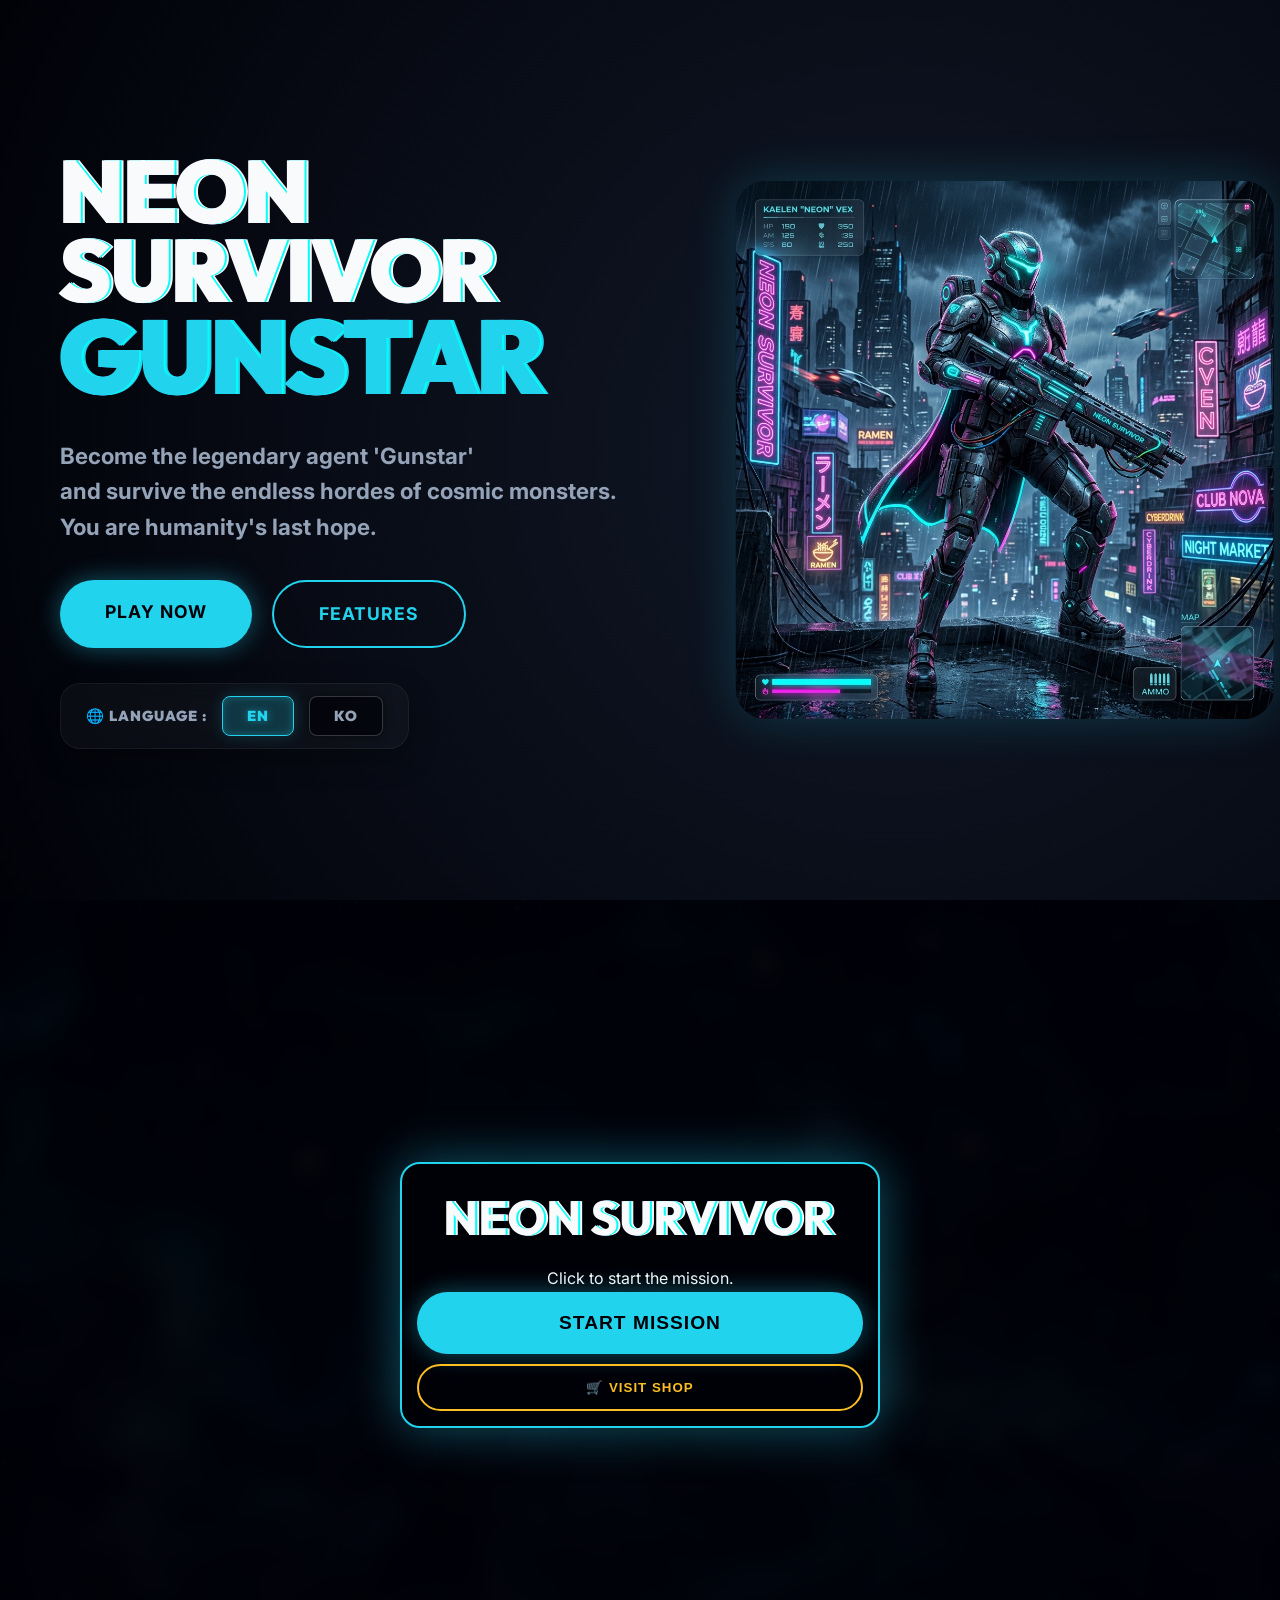
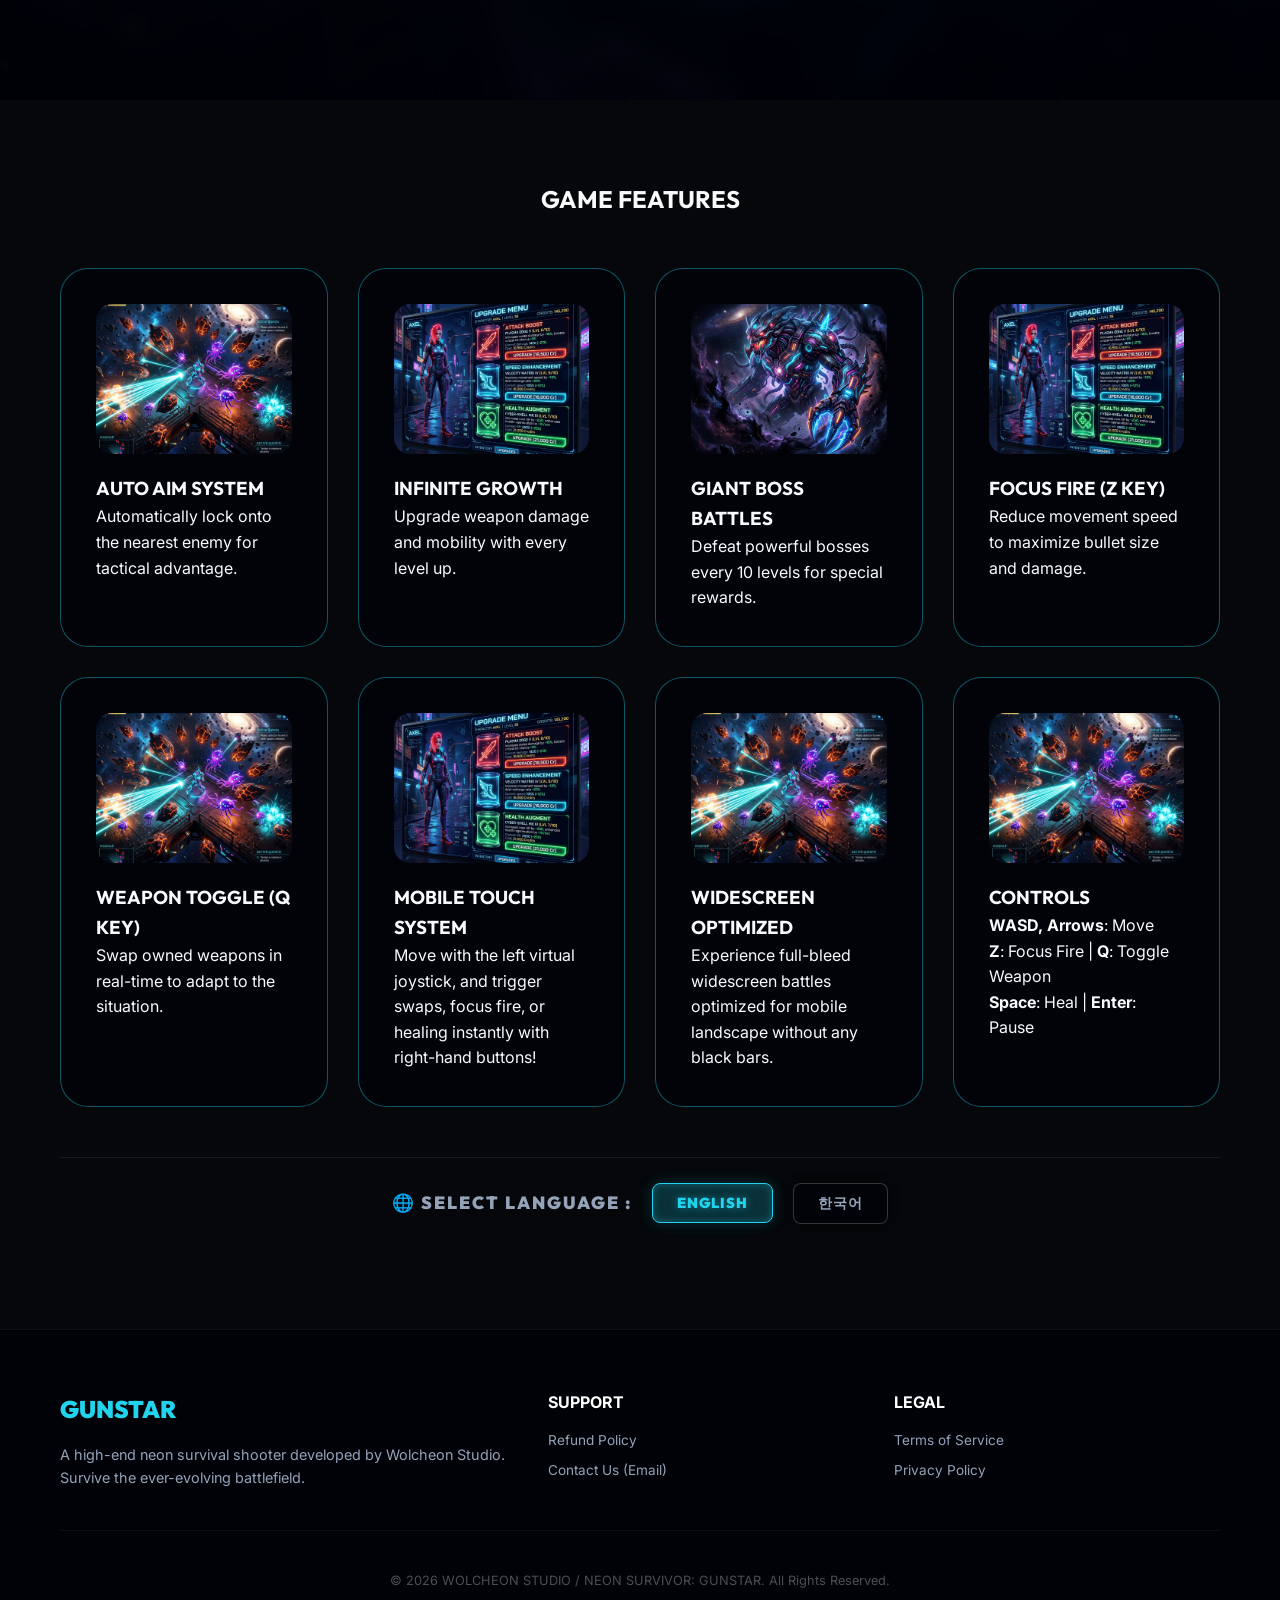
==== commit 7888306a: "fix: resolve Facebook in-app browser orientation lock and lang auto-fallback" ====
--- a/boss_test.html
+++ b/boss_test.html
@@ -2,25 +2,45 @@
 <html lang="ko">
 <head>
   <script>
-    // 카카오톡 외부 브라우저(크롬/사파리) 자동 아웃링크 강제 이동 및 전용 안내 레이어 활성화
+    // 인앱 브라우저(페이스북, 인스타그램, 카카오톡, 라인) 감지 및 외부 브라우저(크롬/사파리) 이동 안내
     (function() {
       var ua = navigator.userAgent.toLowerCase();
-      if (ua.indexOf('kakaotalk') > -1) {
+      var isKakao = ua.indexOf('kakaotalk') > -1;
+      var isFacebook = ua.indexOf('fban') > -1 || ua.indexOf('fbav') > -1;
+      var isInstagram = ua.indexOf('instagram') > -1;
+      var isLine = ua.indexOf('line') > -1;
+      var isInApp = isKakao || isFacebook || isInstagram || isLine;
+
+      if (isInApp) {
         document.addEventListener("DOMContentLoaded", function() {
-          var warningEl = document.getElementById('kakaotalk-warning');
+          var warningEl = document.getElementById('inapp-browser-warning');
           if (warningEl) warningEl.style.display = 'flex';
           
-          var outlinkUrl = 'kakaotalk://web/openExternalApp?url=' + encodeURIComponent(window.location.href);
+          var outlinkUrl = '';
+          if (isKakao) {
+            outlinkUrl = 'kakaotalk://web/openExternalApp?url=' + encodeURIComponent(window.location.href);
+          } else if (/android/.test(ua)) {
+            var cleanUrl = window.location.href.replace(/^https?:\/\//, '');
+            outlinkUrl = 'intent://' + cleanUrl + '#Intent;scheme=https;package=com.android.chrome;end';
+          }
           
-          // Auto redirect after 800ms delay to allow DOM to render and prevent browser freeze
-          setTimeout(function() {
-            location.href = outlinkUrl;
-          }, 800);
+          if (outlinkUrl) {
+            setTimeout(function() {
+              location.href = outlinkUrl;
+            }, 800);
+          }
           
-          var btn = document.getElementById('btn-kakao-outlink');
+          var btn = document.getElementById('btn-inapp-outlink');
           if (btn) {
             btn.onclick = function() {
-              location.href = outlinkUrl;
+              if (outlinkUrl) {
+                location.href = outlinkUrl;
+              } else {
+                // iOS Facebook/Instagram manual guidance fallback
+                alert(window.currentLang === 'ko' ? 
+                  "아이폰(iOS)의 경우 페이스북/인스타그램 자체 앱 제약으로 자동 이동이 불가능합니다.\n\n우측 하단 나침반 아이콘이나 메뉴(점 3개 •••)를 누른 후 'Safari로 열기'를 선택하여 게임을 실행해 주세요!" : 
+                  "On iOS, auto-redirect is restricted by Facebook/Instagram.\n\nPlease tap the Compass icon in the bottom-right or the Menu (three dots •••) and select 'Open in Safari' to play!");
+              }
             };
           }
         });
@@ -50,19 +70,19 @@
 </head>
 <body>
 
-  <!-- KakaoTalk Outlink Warning Overlay -->
-  <div id="kakaotalk-warning" style="display:none; position:fixed; top:0; left:0; width:100vw; height:100vh; background:#010208; z-index:999999; flex-direction:column; align-items:center; justify-content:center; padding:20px; text-align:center;">
+  <!-- In-App Browser Outlink Warning Overlay -->
+  <div id="inapp-browser-warning" style="display:none; position:fixed; top:0; left:0; width:100vw; height:100vh; background:#010208; z-index:999999; flex-direction:column; align-items:center; justify-content:center; padding:20px; text-align:center; box-sizing:border-box;">
     <div style="font-size:3rem; margin-bottom:20px; animation: float 3s ease-in-out infinite;">🚀</div>
     <h2 style="color:var(--accent-cyan); font-weight:900; margin-bottom:15px; font-family:'Outfit', sans-serif;">NEON SURVIVOR: GUNSTAR</h2>
-    <p style="color:var(--text-secondary); max-width:400px; line-height:1.6; margin-bottom:30px; font-size:1.05rem;">
-      카카오톡 웹뷰에서는 게임이 원활하지 않을 수 있습니다.<br>
-      가장 쾌적하고 부드러운 플레이를 위해<br><strong>크롬(Chrome) 또는 사파리(Safari)</strong> 브라우저로 이동합니다.
+    <p style="color:var(--text-secondary); max-width:400px; line-height:1.6; margin-bottom:30px; font-size:1.05rem;" data-i18n="inapp_warning_desc">
+      인앱 브라우저(페이스북, 인스타그램, 카카오톡, 라인)에서는 화면 회전이 지원되지 않거나 게임이 원활하지 않을 수 있습니다.<br>
+      가장 쾌적한 플레이를 위해 <strong>크롬(Chrome) 또는 사파리(Safari)</strong>로 이동합니다.
     </p>
-    <button id="btn-kakao-outlink" class="btn btn-primary" style="padding:15px 40px; font-size:1.1rem; box-shadow:0 0 30px var(--accent-cyan);">
+    <button id="btn-inapp-outlink" class="btn btn-primary" data-i18n="inapp_btn_open" style="padding:15px 40px; font-size:1.1rem; box-shadow:0 0 30px var(--accent-cyan);">
       외부 브라우저로 실행하기 (PLAY NOW)
     </button>
-    <p style="font-size:0.8rem; color:var(--text-secondary); margin-top:20px; opacity:0.6;">
-      * 이동이 안 될 경우, 우측 하단 <b>더보기(점 3개)</b> ➡️ <b>다른 브라우저로 열기</b>를 선택해 주세요.
+    <p style="font-size:0.8rem; color:var(--text-secondary); margin-top:20px; opacity:0.6; max-width:420px; line-height:1.4;" data-i18n="inapp_warning_sub">
+      * 자동으로 이동하지 않을 경우, 우측 상단/하단 메뉴(점 3개 ••• 또는 나침반 아이콘)를 누른 후 <b>'브라우저로 열기'</b> 또는 <b>'Safari로 열기'</b>를 선택해 주세요.
     </p>
   </div>
 
